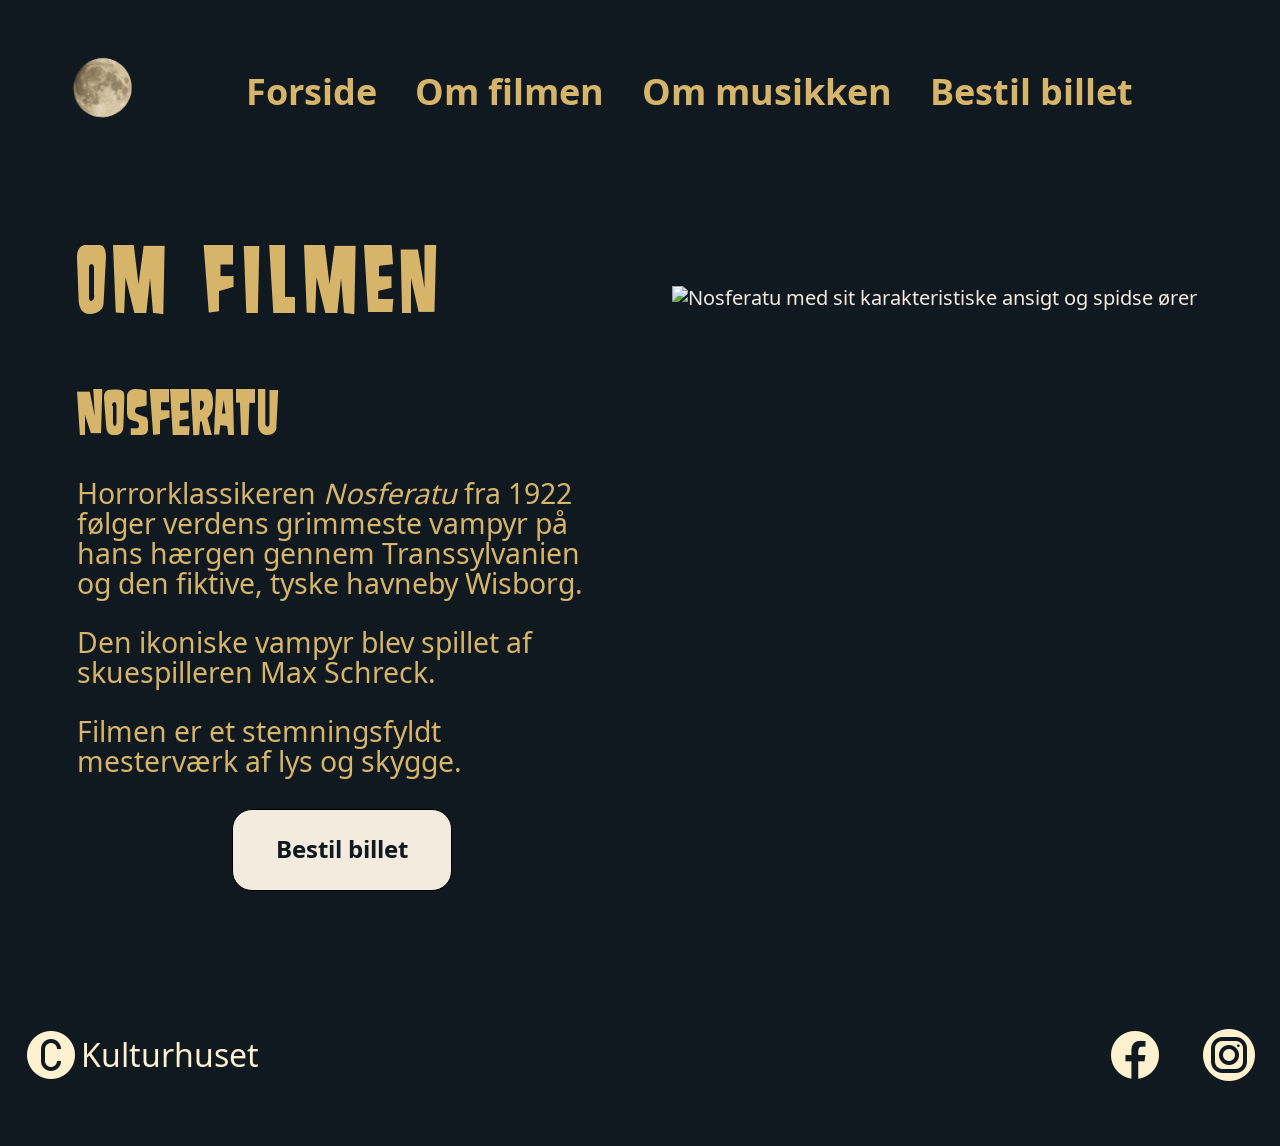
==== om-filmen.html @ 3e5569dd "HJEMMESIDEN ER DONE. alle filer er added" ====
<!doctype html>
<html lang="da">
<head>
    <meta charset="UTF-8">
    <meta name="viewport" content="width=device-width, initial-scale=1">
    <meta name="description" content="Læs om Nosferatu fra 1922, den ikoniske vampyrfilm og filmens stemningsfulde lys og skygge.">
    <title>Om filmen | Nosferatu (1922)</title>
    <link rel="stylesheet" href="assets/style.css">
</head>
<body class="film-page-body">
    <header class="site-header">
        <div class="header-inner">
            <a class="brand" href="index.html" aria-label="Forside"><img src="assets/logo-moon.png" alt="" width="161" height="166"></a>
            <nav class="desktop-nav" aria-label="Hovednavigation"><ul>
                <li><a href="index.html">Forside</a></li><li><a href="om-filmen.html" aria-current="page">Om filmen</a></li><li><a href="om-musikken.html">Om musikken</a></li><li><a href="bestil-billet.html">Bestil billet</a></li>
            </ul></nav>
            <button class="menu-toggle" type="button" aria-expanded="false" aria-controls="mobile-menu"><span class="menu-icon" aria-hidden="true"></span><span class="visually-hidden">Åbn menu</span></button>
            <nav id="mobile-menu" class="mobile-menu" aria-label="Mobilnavigation" hidden><ul>
                <li><a href="index.html">Forside</a></li><li><a href="om-filmen.html" aria-current="page">Om filmen</a></li><li><a href="om-musikken.html">Om musikken</a></li><li><a href="bestil-billet.html">Bestil billet</a></li>
            </ul></nav>
        </div>
    </header>
    <main class="film-page">
        <div class="film-heading"><h1>Om filmen</h1></div>
        <div class="film-copy">
            <h2>Nosferatu</h2>
            <p>Horrorklassikeren <em>Nosferatu</em> fra 1922 følger verdens grimmeste vampyr på hans hærgen gennem Transsylvanien og den fiktive, tyske havneby Wisborg.</p>
            <p>Den ikoniske vampyr blev spillet af skuespilleren Max Schreck.</p>
            <p>Filmen er et stemningsfyldt mesterværk af lys og skygge.</p>
            <a class="cta" href="bestil-billet.html">Bestil billet</a>
        </div>
        <figure class="film-image"><img src="assets/nosferatu-film.png" alt="Nosferatu med sit karakteristiske ansigt og spidse ører" width="710" height="820"></figure>
    </main>
    <footer class="site-footer"><div class="footer-inner">
        <div class="copyright"><img src="assets/copyright.png" alt="" width="60" height="60"><span>Kulturhuset</span></div>
        <div class="socials" aria-label="Sociale medier"><span class="social-icon"><img src="assets/facebook.png" alt="" width="60" height="60"></span><span class="social-icon"><img src="assets/instagram.png" alt="" width="60" height="60"></span></div>
    </div></footer>
    <script src="assets/home-animation.js" defer></script>
</body>
</html>
---- assets/style.css ----
@font-face{font-family:Samdan;src:url("Samdan.ttf") format("truetype");font-weight:400;font-display:swap}
@font-face{font-family:"Noto Sans";src:url("NotoSans-Regular.ttf") format("truetype");font-weight:400;font-display:swap}
@font-face{font-family:"Noto Sans";src:url("NotoSans-Bold.ttf") format("truetype");font-weight:700;font-display:swap}
:root{--ink:#101820;--cream:#f3ebdd;--gold:#d6b46a;--page:1440px;--display:Samdan,Georgia,serif;--body:"Noto Sans",Arial,sans-serif}
*{box-sizing:border-box}html{background:var(--ink)}body{min-width:320px;margin:0;background:var(--ink);color:var(--cream);font-family:var(--body);font-size:20px;line-height:1.2;overflow-x:hidden}img{display:block;max-width:100%}a{color:inherit}.site-header{height:184px;background:var(--ink)}.header-inner{height:184px;display:flex;align-items:center;gap:54px;padding:9px 0}.brand{width:161px;height:166px;display:block;flex:none;overflow:hidden}.brand img{width:100%;height:100%;object-fit:cover;object-position:center}.desktop-nav ul{display:flex;align-items:center;gap:18px;margin:0;padding:0;list-style:none}.desktop-nav a{display:inline-flex;padding:10px;color:var(--gold);font-size:36px;font-weight:700;line-height:1.08;text-decoration:none;white-space:nowrap}.desktop-nav a::after{height:4px;background:currentColor;content:"";transform:scaleX(0);transition:transform .2s ease}.desktop-nav a:hover::after,.desktop-nav a:focus-visible::after,.desktop-nav a[aria-current=page]::after{transform:scaleX(1)}.desktop-nav a[aria-current=page]{text-decoration:underline;text-decoration-thickness:3px;text-underline-offset:9px}.mobile-nav{display:none}.header-inner,.footer-inner{width:100%;padding-inline:21px}.site-footer{height:182px;background:var(--ink);color:#fdf1d0}.footer-inner{height:182px;display:flex;align-items:center;justify-content:space-between}.copyright{display:flex;align-items:center;gap:0;font-size:32px}.copyright img{width:60px;height:60px}.socials{display:flex;align-items:center;gap:34px}.social-icon{display:grid;width:60px;height:60px;place-items:center}.social-icon img{width:60px;height:60px;object-fit:contain}.cta{display:inline-flex;width:220px;height:82px;align-items:center;justify-content:center;border:1px solid #000;border-radius:20px;background:var(--cream);color:var(--ink);font-size:24px;font-weight:700;text-decoration:none}.cta:focus-visible,.desktop-nav a:focus-visible,.mobile-nav summary:focus-visible{outline:4px solid var(--gold);outline-offset:4px}
.home-hero{position:relative;width:100%;height:971px;overflow:hidden;border-radius:0 0 10px 10px}.home-image{position:absolute;inset:6px 0 auto;width:100%;height:959px;object-fit:cover;object-position:center;filter:brightness(.56)}.home-hero::after{position:absolute;inset:0;background:linear-gradient(90deg,rgba(16,24,32,.78),rgba(16,24,32,.18) 65%,rgba(16,24,32,.08));content:""}.home-copy{position:absolute;z-index:1;top:413px;left:calc(8.33% - 10px);width:843px;padding:10px}.home-copy h1{margin:0;color:var(--cream);font-family:var(--display);font-size:64px;font-weight:400;line-height:1.02;letter-spacing:3.84px}.lead{margin:30px 0 0;font-size:52px;line-height:1.02}.event-time,.event-description p{margin:0;font-size:32px;font-weight:700;line-height:1.25}.event-time{margin-top:14px;font-size:36px}.event-description{margin-top:30px}.event-description p+p{margin-top:20px}.home-cta{position:absolute;z-index:2;top:847px;left:calc(25.35%)}
.page-section{width:100%;min-height:971px}.film-page{position:relative;display:grid;grid-template-columns:730px 710px}.film-copy{padding:26px 0 0 calc(8.33% - 8px)}.film-copy h1{margin:0;color:var(--gold);font-family:var(--display);font-size:96px;font-weight:400;line-height:1.02;letter-spacing:5.76px}.film-copy h2{margin:58px 0 24px;color:var(--gold);font-family:var(--display);font-size:64px;font-weight:400;line-height:1.02}.film-copy p{max-width:602px;margin:0 0 24px;color:var(--gold);font-size:32px;line-height:.993}.film-copy .cta{margin-top:35px}.film-image{width:710px;height:820px;margin:134px 0 0;overflow:hidden}.film-image img{width:100%;height:100%;object-fit:cover}
.music-page{position:relative;min-height:971px;overflow:hidden;border-radius:10px}.music-image{position:absolute;inset:-292px 0 auto;width:100%;height:1920px;object-fit:cover}.music-page::after{position:absolute;inset:0;background:linear-gradient(90deg,rgba(16,24,32,.25),rgba(16,24,32,.05));content:""}.music-panel{position:absolute;z-index:1;top:80px;left:8.125%;width:83.68%;min-height:684px;padding:13px 10px 40px;background:rgba(16,24,32,.8);border-radius:20px;color:var(--cream)}.music-panel h1{margin:0;font-family:var(--display);font-size:96px;font-weight:400;line-height:1.02;letter-spacing:5.76px}.music-panel h2{margin:60px 0 24px;font-family:var(--display);font-size:64px;font-weight:400;line-height:1.02}.music-panel p{max-width:1183px;margin:0 0 24px;font-size:32px;font-weight:700;line-height:1.2}.music-panel .cta{display:flex;margin:18px auto 0}
.ticket-page{position:relative;min-height:971px;overflow:hidden}.ticket-image{position:absolute;top:11px;left:calc(50% - 756px);width:1512px;height:1108px;object-fit:cover;transform:scaleY(-1);filter:brightness(.72)}.ticket-page::after{position:absolute;inset:0;background:rgba(16,24,32,.12);content:""}.ticket-info{position:absolute;z-index:1;top:45px;left:16.875%;width:57.78%;height:454px;padding:16px;background:rgba(243,235,221,.5);border-radius:20px;color:#000}.ticket-info h1{margin:0;font-family:var(--display);font-size:96px;font-weight:400;line-height:1.02;letter-spacing:5.76px}.ticket-info p{margin:26px 0 0;font-size:32px;line-height:1}.faq{position:absolute;z-index:1;top:727px;left:16.67%;width:57.92%;color:var(--ink)}.faq h2{margin:0 0 17px;color:#fdf1d0;font-family:var(--display);font-size:64px;font-weight:400;line-height:1;text-align:center}.faq details{margin:0 0 17px;background:#fdf1d0}.faq summary{padding:0 10px;min-height:32px;cursor:pointer;font-size:24px;line-height:32px;list-style-position:inside}.faq summary::marker{color:var(--gold)}.faq p{margin:0;padding:8px 34px 14px;font-size:20px}
@media(max-width:760px){body{font-size:18px}.site-header,.header-inner{height:120px}.header-inner{padding-inline:16px;justify-content:space-between}.brand{width:116px;height:120px}.desktop-nav{display:none}.mobile-nav{display:block;position:relative}.mobile-nav summary{padding:10px 14px;border:1px solid var(--gold);color:var(--gold);cursor:pointer;font-weight:700;list-style:none}.mobile-nav summary::-webkit-details-marker{display:none}.mobile-nav summary::before{content:"☰";margin-right:8px}.mobile-nav[open] summary::before{content:"×"}.mobile-nav ul{position:absolute;z-index:10;right:0;top:48px;width:200px;margin:0;padding:14px;background:var(--gold);list-style:none;box-shadow:0 12px 24px #0008}.mobile-nav a{display:block;padding:10px;color:var(--ink);font-weight:700;text-decoration:none}.mobile-nav a[aria-current=page]{text-decoration:underline;text-decoration-thickness:3px}.site-footer,.footer-inner{height:169px}.footer-inner{flex-direction:column;justify-content:center;gap:18px}.copyright{font-size:22px}.copyright img,.social-icon,.social-icon img{width:40px;height:40px}.socials{gap:14px}.home-hero{height:auto;min-height:730px;border-radius:0}.home-image{height:100%;min-height:730px}.home-copy{position:relative;top:auto;left:auto;width:auto;padding:110px 24px 160px}.home-copy h1{font-size:clamp(42px,12vw,64px);letter-spacing:2px}.lead{margin-top:28px;font-size:34px}.event-time,.event-description p{font-size:22px}.event-description{margin-top:24px}.home-cta{top:auto;bottom:38px;left:50%;width:191px;height:78px;transform:translateX(-50%)}.film-page{display:flex;flex-direction:column;min-height:auto}.film-copy{padding:54px 24px 36px}.film-copy h1{font-size:48px;letter-spacing:2px}.film-copy h2{margin:34px 0 18px;font-size:40px}.film-copy p{font-size:22px}.film-copy .cta{width:191px;height:78px;margin-top:16px}.film-image{order:2;width:100%;height:464px;margin:0}.music-page{display:flex;flex-direction:column;min-height:auto}.music-image{position:relative;inset:auto;width:100%;height:373px;object-fit:cover}.music-page::after{display:none}.music-panel{position:relative;top:auto;left:auto;width:100%;min-height:0;padding:40px 24px;background:var(--ink);border-radius:0}.music-panel h1{font-size:48px;letter-spacing:2px}.music-panel h2{margin:30px 0 18px;font-size:40px}.music-panel p{font-size:22px}.music-panel .cta{width:191px;height:78px;margin:28px auto 0}.ticket-page{display:flex;flex-direction:column;min-height:auto}.ticket-image{position:relative;top:auto;left:auto;width:100%;height:295px;transform:none;object-fit:cover}.ticket-page::after{display:none}.ticket-info{position:relative;top:auto;left:auto;width:100%;height:auto;padding:32px 24px;background:var(--cream);border-radius:0;color:var(--ink)}.ticket-info h1{font-size:48px;letter-spacing:2px}.ticket-info p{font-size:22px;line-height:1.2}.faq{position:relative;top:auto;left:auto;width:100%;padding:34px 16px;background:var(--cream)}.faq h2{color:var(--ink);font-size:48px}.faq summary{font-size:18px;line-height:28px;padding:8px}.faq p{font-size:17px}.cta{font-size:21px}}
@media(prefers-reduced-motion:reduce){html{scroll-behavior:auto}*{animation:none!important;transition:none!important}}

/* Forside: Figma Desktop-FORSIDE (1:20) */
.visually-hidden{position:absolute;width:1px;height:1px;padding:0;margin:-1px;overflow:hidden;clip:rect(0,0,0,0);white-space:nowrap;border:0}
.menu-toggle,.mobile-menu{display:none}
.home-page .site-header{position:relative;z-index:5}
.home-page .home-hero{height:971px;border-radius:0 0 10px 10px}
.home-page .home-image{inset:6px 0 auto;height:959px;filter:none}
.home-page .home-hero::after{z-index:0;background:linear-gradient(90deg,rgba(16,24,32,.8),rgba(16,24,32,.2) 66%,rgba(16,24,32,.08))}
.home-page .home-copy{top:413px;left:110px;z-index:2}
.home-page .home-copy h1{font-family:var(--display);font-weight:400}
.home-page .home-copy .lead{font-family:var(--body);font-weight:400}
.home-page .home-copy .event-description p{font-family:var(--body);font-weight:700}
.home-page .home-cta{top:847px;left:365px;z-index:3}
.animation-layer{position:absolute;z-index:1;inset:-12px 0 0;overflow:hidden;pointer-events:none}
.animation-layer img{position:absolute;top:613px;left:0;width:1142px;height:914px;max-width:none;opacity:.35;object-fit:contain;animation:nosferatu-crossing 18s linear infinite}
@keyframes nosferatu-crossing{from{transform:translateX(calc(-1 * var(--shadow-width, 1142px)))}to{transform:translateX(calc(100vw + var(--shadow-width, 1142px)))}}
.home-page .home-copy,.home-page .home-cta{pointer-events:auto}
.home-page .social-icon{pointer-events:none}
@media(max-width:760px){
    .home-page .site-header,.home-page .header-inner{height:166px}.home-page .header-inner{padding:0;align-items:flex-start}.home-page .brand{width:161px;height:166px}.home-page .desktop-nav{display:none}
    .menu-toggle{display:grid;position:absolute;z-index:12;top:62px;right:16px;width:58px;height:42px;padding:8px;border:2px solid var(--gold);border-radius:4px;background:var(--ink);place-items:center;cursor:pointer}
    .menu-icon,.menu-icon::before,.menu-icon::after{display:block;width:30px;height:3px;background:var(--gold);content:"";transition:transform .2s ease,opacity .2s ease}.menu-icon{position:relative}.menu-icon::before{position:absolute;top:-9px}.menu-icon::after{position:absolute;top:9px}
    .menu-toggle[aria-expanded=true] .menu-icon{background:transparent}.menu-toggle[aria-expanded=true] .menu-icon::before{transform:translateY(9px) rotate(45deg)}.menu-toggle[aria-expanded=true] .menu-icon::after{transform:translateY(-9px) rotate(-45deg)}
    .mobile-menu{display:block;position:absolute;z-index:11;top:166px;right:0;width:240px;padding:16px;background:var(--gold);box-shadow:0 12px 24px rgba(0,0,0,.45)}.mobile-menu[hidden]{display:none}.mobile-menu ul{margin:0;padding:0;list-style:none}.mobile-menu a{display:block;padding:12px;color:var(--ink);font-size:20px;font-weight:700;text-decoration:none}.mobile-menu a:focus-visible,.mobile-menu a:hover{background:var(--cream);outline:3px solid var(--ink);outline-offset:-3px}
    .home-page .home-hero{height:auto;min-height:914px}.home-page .home-image{inset:auto 0 0;height:525px;min-height:0;object-position:center;filter:none}.home-page .home-hero::after{background:linear-gradient(180deg,rgba(16,24,32,.94),rgba(16,24,32,.5) 48%,rgba(16,24,32,.12))}
    .home-page .home-copy{position:relative;top:auto;left:auto;width:auto;padding:0 24px 36px;z-index:2}.home-page .home-copy h1{font-size:48px;line-height:1.02;letter-spacing:2px}.home-page .home-copy .lead{font-size:34px}.home-page .home-copy .event-time,.home-page .home-copy .event-description p{font-size:22px;line-height:1.35}.home-page .home-copy .event-description{margin-top:24px}.home-page .home-copy .event-description p+p{margin-top:14px}
    .home-page .home-cta{top:auto;bottom:20px;left:50%;width:191px;height:78px;transform:translateX(-50%)}.animation-layer{inset:0;z-index:1}.animation-layer img{top:auto;bottom:230px;width:520px;height:auto;animation-duration:14s}
}

@media(max-width:760px){
    .film-page-body .film-page{padding-left:0;padding-right:0}
    .film-page-body .film-heading{padding-left:0;padding-right:0}
    .film-page-body .film-heading h1{margin-left:24px;margin-right:24px}
}

/* Bestil Billet: Figma Desktop-BESTIL BILLETTER (1:126) */
.ticket-page-body .ticket-page{position:relative;width:100%;max-width:1440px;height:971px;min-height:971px;margin:0 auto;overflow:hidden;background:var(--ink)}
.ticket-page-body .ticket-image{position:absolute;z-index:0;top:13px;left:50%;width:1512px;height:1108px;margin:0;transform:translateX(-50%);overflow:hidden}
.ticket-page-body .ticket-image img{width:100%;height:100%;object-fit:cover}
.ticket-page-body .ticket-page::after{position:absolute;z-index:0;inset:0;background:rgba(16,24,32,.08);content:"";pointer-events:none}
.ticket-page-body .ticket-info{position:absolute;z-index:1;top:45px;left:16.875%;width:57.78%;height:580px;padding:16px;background:rgba(243,235,221,.5);border-radius:20px;color:var(--ink)}
.ticket-page-body .ticket-info h1{margin:0;font-family:var(--display);font-size:96px;font-weight:400;line-height:1.02;letter-spacing:5.76px}
.ticket-page-body .ticket-info p{margin:24px 0 0;font-size:32px;line-height:1.05}.ticket-page-body .ticket-info strong{font-weight:700}
.ticket-page-body .faq{position:absolute;z-index:1;top:729px;left:16.74%;width:57.92%;color:var(--ink)}
.ticket-page-body .faq h2{margin:0 0 17px;color:#fdf1d0;font-family:var(--display);font-size:64px;font-weight:400;line-height:1;text-align:center}
.ticket-page-body .faq details{margin:0 0 17px;background:#fdf1d0}.ticket-page-body .faq summary{padding:0 10px;min-height:32px;cursor:pointer;font-size:24px;line-height:32px;list-style-position:inside}.ticket-page-body .faq summary::marker{color:var(--gold)}.ticket-page-body .faq p{margin:0;padding:8px 34px 14px;font-size:20px;line-height:1.3}
@media(max-width:1000px){
    .ticket-page-body .ticket-page{display:flex;flex-direction:column;height:auto;min-height:0;overflow:visible}
    .ticket-page-body .ticket-info{position:relative;top:auto;left:auto;order:1;width:100%;height:auto;padding:36px 24px;background:var(--cream);border-radius:0}
    .ticket-page-body .ticket-info h1{font-size:clamp(48px,9vw,72px);letter-spacing:2px}.ticket-page-body .ticket-info p{font-size:22px;line-height:1.35}
    .ticket-page-body .ticket-image{position:relative;top:auto;left:auto;order:2;width:100%;height:320px;margin:0;transform:none}.ticket-page-body .ticket-image img{object-fit:cover}
    .ticket-page-body .faq{position:relative;top:auto;left:auto;order:3;width:100%;padding:36px 16px;background:var(--cream);color:var(--ink)}.ticket-page-body .faq h2{color:var(--ink);font-size:48px}.ticket-page-body .faq summary{font-size:18px;line-height:28px;padding:8px}.ticket-page-body .faq p{font-size:17px}
}

@media(min-width:761px){
    .animation-layer{--shadow-width:79.3vw}
    .animation-layer img{width:var(--shadow-width);height:auto}
}
@media(prefers-reduced-motion:reduce){.animation-layer img{animation:none;left:50%;transform:translateX(-50%)}}

/* Forside-rettelser efter Figma-review */
.desktop-nav a::after{display:none!important}
.desktop-nav a:hover,.desktop-nav a:focus-visible{color:var(--cream)}
.desktop-nav a[aria-current=page]{color:var(--gold);text-decoration:none}
.home-page .home-copy{top:255px}
.animation-layer img{top:30px;animation-iteration-count:1;animation-fill-mode:both}
.home-page .home-image{object-fit:contain;background:var(--ink)}
@media(max-width:760px){.home-page .home-copy{top:auto}.animation-layer img{top:auto}}

.home-page .home-copy{left:300px}
.home-page .home-cta{left:540px}
.home-page .cta:hover{background:var(--gold);color:var(--ink)}
@media(max-width:760px){.home-page .home-copy{left:auto}}

/* Responsiv desktop-Forside: undgå faste positioner på brede skærme */
@media(min-width:761px){
    .home-page .home-hero{width:100%;overflow:hidden}
    .home-page .home-image{width:100%;max-width:none;height:calc(100% - 6px);object-fit:cover;object-position:center top}
    .home-page .home-copy{left:clamp(24px,8.33vw,190px);width:min(843px,calc(100% - 48px));top:clamp(180px,19vh,255px)}
    .home-page .home-copy h1{font-size:clamp(42px,4.45vw,64px)}
    .home-page .home-copy .lead{font-size:clamp(32px,3.6vw,52px)}
    .home-page .home-copy .event-time{font-size:clamp(24px,2.5vw,36px)}
    .home-page .home-copy .event-description p{font-size:clamp(22px,2.22vw,32px)}
    .home-page .home-cta{left:clamp(24px,16.1vw,502px);bottom:clamp(24px,3.15vh,42px)}
}

/* Om filmen: Figma Desktop - OM FILMEN (1:88) */
.film-page-body .film-page{position:relative;display:block;height:971px;min-height:971px;overflow:hidden}
.film-heading{position:absolute;top:26px;left:104px;padding:10px}
.film-heading h1{margin:0;color:var(--gold);font-family:var(--display);font-size:96px;font-weight:400;line-height:1.02;letter-spacing:5.76px}
.film-page-body .film-copy{position:absolute;top:202px;left:103px;width:622px;padding:10px;color:var(--gold)}
.film-page-body .film-copy h2{margin:0 0 48px;font-family:var(--display);font-size:64px;font-weight:400;line-height:1.02}
.film-page-body .film-copy p{max-width:602px;margin:0 0 32px;font-size:32px;line-height:.993}
.film-page-body .film-copy .cta{position:absolute;top:602px;left:130px}
.film-page-body .film-image{position:absolute;top:26px;left:730px;width:804px;height:928px;margin:0;overflow:hidden}
.film-page-body .film-image img{width:100%;height:100%;object-fit:cover}
.film-page-body .cta:hover{background:var(--gold);color:var(--ink)}
@media(max-width:760px){
    .film-page-body .film-page{display:flex;flex-direction:column;height:auto;min-height:0;overflow:visible}
    .film-heading{position:relative;top:auto;left:auto;padding:54px 24px 0}.film-heading h1{font-size:48px;letter-spacing:2px}
    .film-page-body .film-copy{position:relative;top:auto;left:auto;width:auto;padding:26px 24px 36px;order:1}.film-page-body .film-copy h2{margin:0 0 24px;font-size:40px}.film-page-body .film-copy p{font-size:22px;line-height:1.35;margin-bottom:22px}.film-page-body .film-copy .cta{position:static;width:191px;height:78px;margin-top:10px}
    .film-page-body .film-image{position:relative;top:auto;left:auto;order:2;width:100%;height:464px;margin:0}.film-page-body .film-image img{object-fit:cover}
}

@media(max-width:760px){.animation-layer{--shadow-width:520px}}

.home-animation-seen .animation-layer img{animation:none;transform:translateX(calc(100vw + var(--shadow-width,1142px)))}

@media(min-width:761px) and (max-width:1200px){
    .film-page-body .film-page{position:relative;z-index:2;display:block;height:900px;min-height:900px;overflow:visible;padding-bottom:60px}
    .film-page-body .film-heading{top:18px}
    .film-page-body .film-heading h1{font-size:48px;letter-spacing:3px}
    .film-page-body .film-image{position:absolute;top:26px;right:0;left:auto;width:50%;height:820px;margin:0}
    .film-page-body .film-copy{position:absolute;top:150px;left:clamp(24px,7.15vw,103px);width:calc(50% - 130px);padding:10px}
    .film-page-body .film-copy h2{font-size:32px;margin-bottom:24px}
    .film-page-body .film-copy p{font-size:20px;line-height:1.05;margin-bottom:18px}
    .film-page-body .film-copy .cta{position:relative;z-index:5;display:flex;width:220px;height:72px;margin:22px auto 0}
    .film-page-body .site-footer{position:relative;z-index:1}
}

@media(min-width:761px){
    .film-page-body .film-page{width:100%;max-width:1440px;margin-inline:auto;height:calc(100vh - 367px);min-height:650px}
    .film-heading{top:clamp(20px,2vh,26px);left:clamp(32px,7.22vw,104px)}
    .film-heading h1{font-size:clamp(58px,6.67vw,96px);letter-spacing:clamp(2px,.4vw,5.76px)}
    .film-page-body .film-copy{top:clamp(150px,15.1vh,202px);left:clamp(32px,7.15vw,103px);width:calc(50% - 130px);min-width:0;padding:10px}
    .film-page-body .film-copy h2{font-size:clamp(42px,4.45vw,64px);margin-bottom:clamp(28px,3.6vh,48px)}
    .film-page-body .film-copy p{max-width:100%;font-size:clamp(21px,2.22vw,32px)}
    .film-page-body .film-copy .cta{position:static;display:flex;margin:32px auto 0;width:220px}
    .film-page-body .film-image{top:26px;right:0;left:auto;width:50%;height:calc(100% - 43px)}
}

@media(min-width:761px) and (max-width:900px){
    .film-page-body .film-page{display:flex;flex-direction:column;height:auto;min-height:0;overflow:visible}
    .film-page-body .film-heading{position:relative;top:auto;left:auto;padding:40px 32px 0}.film-page-body .film-heading h1{font-size:64px;letter-spacing:3px}
    .film-page-body .film-copy{display:contents}
    .film-page-body .film-copy h2,.film-page-body .film-copy p{order:1;margin-left:32px;margin-right:32px}.film-page-body .film-copy h2{margin-top:28px}
    .film-page-body .film-image{position:relative;top:auto;right:auto;left:auto;order:2;width:100%;height:520px;margin:24px 0 0}
    .film-page-body .film-copy .cta{order:3;position:static;margin:28px auto 40px}
}

@media(max-width:760px){
    .home-page .home-cta{display:inline-flex;position:absolute;z-index:4;bottom:20px;left:50%;transform:translateX(-50%)}
    .home-page .animation-layer img{bottom:40px}
}

/* Endelig flow-baseret responsiv layoutmodel for Om filmen */
.film-page-body .film-page{display:grid;position:relative;width:100%;max-width:1440px;height:auto;min-height:0;margin:0 auto;padding:clamp(28px,4vw,64px) clamp(28px,6vw,96px) 64px;overflow:visible;column-gap:clamp(32px,5vw,76px);background:var(--ink)}
.film-page-body .film-heading{position:static;grid-area:heading;padding:0}
.film-page-body .film-heading h1{margin:0;color:var(--gold);font-family:var(--display);font-size:clamp(56px,6.67vw,96px);font-weight:400;line-height:1.02;letter-spacing:clamp(2px,.4vw,5.76px)}
.film-page-body .film-copy{display:block;position:static;grid-area:copy;width:auto;min-width:0;padding:clamp(24px,4vw,64px) 0 0;color:var(--gold)}
.film-page-body .film-copy h2{margin:0 0 clamp(24px,3vw,48px);font-family:var(--display);font-size:clamp(42px,4.45vw,64px);font-weight:400;line-height:1.02}
.film-page-body .film-copy p{max-width:38rem;margin:0 0 clamp(20px,2.3vw,34px);font-size:clamp(21px,2.22vw,32px);line-height:1.05}
.film-page-body .film-copy .cta{position:static;display:flex;width:220px;height:82px;margin:clamp(20px,2.5vw,32px) auto 0}
.film-page-body .film-image{position:static;grid-area:image;width:100%;height:auto;aspect-ratio:710 / 820;margin:clamp(24px,4vw,64px) 0 0;overflow:hidden}
.film-page-body .film-image img{width:100%;height:100%;object-fit:cover}

@media(min-width:1001px){
    .film-page-body .film-page{grid-template-columns:minmax(0,1fr) minmax(0,1fr);grid-template-areas:"heading image" "copy image";align-items:start}
    .film-page-body .film-image{max-width:710px;justify-self:end;align-self:start;margin-top:clamp(24px,4vw,64px)}
}

@media(max-width:1000px){
    .film-page-body .film-page{grid-template-columns:minmax(0,1fr);grid-template-areas:"heading" "copy" "image";row-gap:0;padding:clamp(28px,6vw,54px) clamp(24px,6vw,64px) 56px}
    .film-page-body .film-copy{padding-top:28px}
    .film-page-body .film-copy .cta{margin:24px auto 36px}
    .film-page-body .film-image{width:100%;max-width:710px;justify-self:center;margin-top:0}
}

@media(max-width:760px){
    .film-page-body .film-heading h1{font-size:48px;letter-spacing:2px}
    .film-page-body .film-copy h2{font-size:40px}
    .film-page-body .film-copy p{font-size:22px;line-height:1.35}
    .film-page-body .film-copy .cta{width:191px;height:78px}
}

/* Om musikken: Figma Desktop-OM MUSIKKEN (1:114) */
.music-page-body .music-page{position:relative;display:block;width:100%;max-width:1440px;height:971px;min-height:971px;margin:0 auto;overflow:hidden;background:var(--ink)}
.music-page-body .music-image{position:absolute;z-index:0;top:-108px;left:0;width:100%;height:1920px;overflow:hidden;border-radius:10px}
.music-page-body .music-image img{width:100%;height:100%;object-fit:cover}
.music-page-body .music-panel{position:absolute;z-index:1;top:80px;left:8.125%;width:83.68%;min-height:684px;padding:13px 10px 40px;background:rgba(16,24,32,.8);border-radius:20px;color:var(--cream)}
.music-page-body .music-panel h1{margin:0;font-family:var(--display);font-size:96px;font-weight:400;line-height:1.02;letter-spacing:5.76px}
.music-page-body .music-copy{margin-top:60px}
.music-page-body .music-copy h2{margin:0 0 24px;font-family:var(--display);font-size:64px;font-weight:400;line-height:1.02}
.music-page-body .music-copy p{max-width:1183px;margin:0 0 24px;font-size:32px;font-weight:700;line-height:1.2}
.music-page-body .music-cta{position:absolute;z-index:2;top:639px;left:50%;transform:translateX(-50%)}
.music-page-body .music-cta:hover{background:var(--gold);color:var(--ink)}
@media(max-width:1000px){
    .music-page-body .music-page{display:flex;flex-direction:column;height:auto;min-height:0;overflow:visible}
    .music-page-body .music-panel{position:relative;top:auto;left:auto;order:1;width:100%;min-height:0;padding:40px 24px;background:var(--ink);border-radius:0}
    .music-page-body .music-panel h1{font-size:clamp(48px,9vw,72px);letter-spacing:2px}
    .music-page-body .music-copy{margin-top:30px}.music-page-body .music-copy h2{font-size:40px}.music-page-body .music-copy p{font-size:22px;line-height:1.35;margin-bottom:20px}
    .music-page-body .music-image{position:relative;top:auto;left:auto;order:2;width:100%;height:373px;border-radius:0}.music-page-body .music-image img{object-fit:cover}
    .music-page-body .music-cta{position:relative;top:auto;left:auto;order:3;transform:none;margin:28px auto 40px;width:191px;height:78px}
}

@media(max-width:760px){
    .film-page-body .film-page{display:flex}
    .film-page-body .film-heading{order:0}
    .film-page-body .film-copy{display:contents}
    .film-page-body .film-copy h2,.film-page-body .film-copy p{order:1;margin-left:24px;margin-right:24px}
    .film-page-body .film-copy h2{margin-top:26px}
    .film-page-body .film-image{order:2}
    .film-page-body .film-copy .cta{order:3;margin:24px auto 36px}
}

/* Mobil: samme venstrekant som Om musikken */
@media(max-width:760px){
    .film-page-body .film-page{padding-left:0;padding-right:0}
    .film-page-body .film-heading{padding:40px 24px 0}
    .film-page-body .film-heading h1{margin:0}
    .film-page-body .film-copy h2,
    .film-page-body .film-copy p{margin-left:24px;margin-right:24px}
}

/* Mobil: undersidernes logo matcher forsidens mobile størrelse */
@media(max-width:760px){
    .film-page-body .site-header,
    .film-page-body .header-inner,
    .music-page-body .site-header,
    .music-page-body .header-inner,
    .ticket-page-body .site-header,
    .ticket-page-body .header-inner{height:166px}
    .film-page-body .brand,
    .music-page-body .brand,
    .ticket-page-body .brand{width:161px;height:166px}
    .film-page-body .header-inner,
    .music-page-body .header-inner,
    .ticket-page-body .header-inner{padding-left:0;padding-right:16px}
}
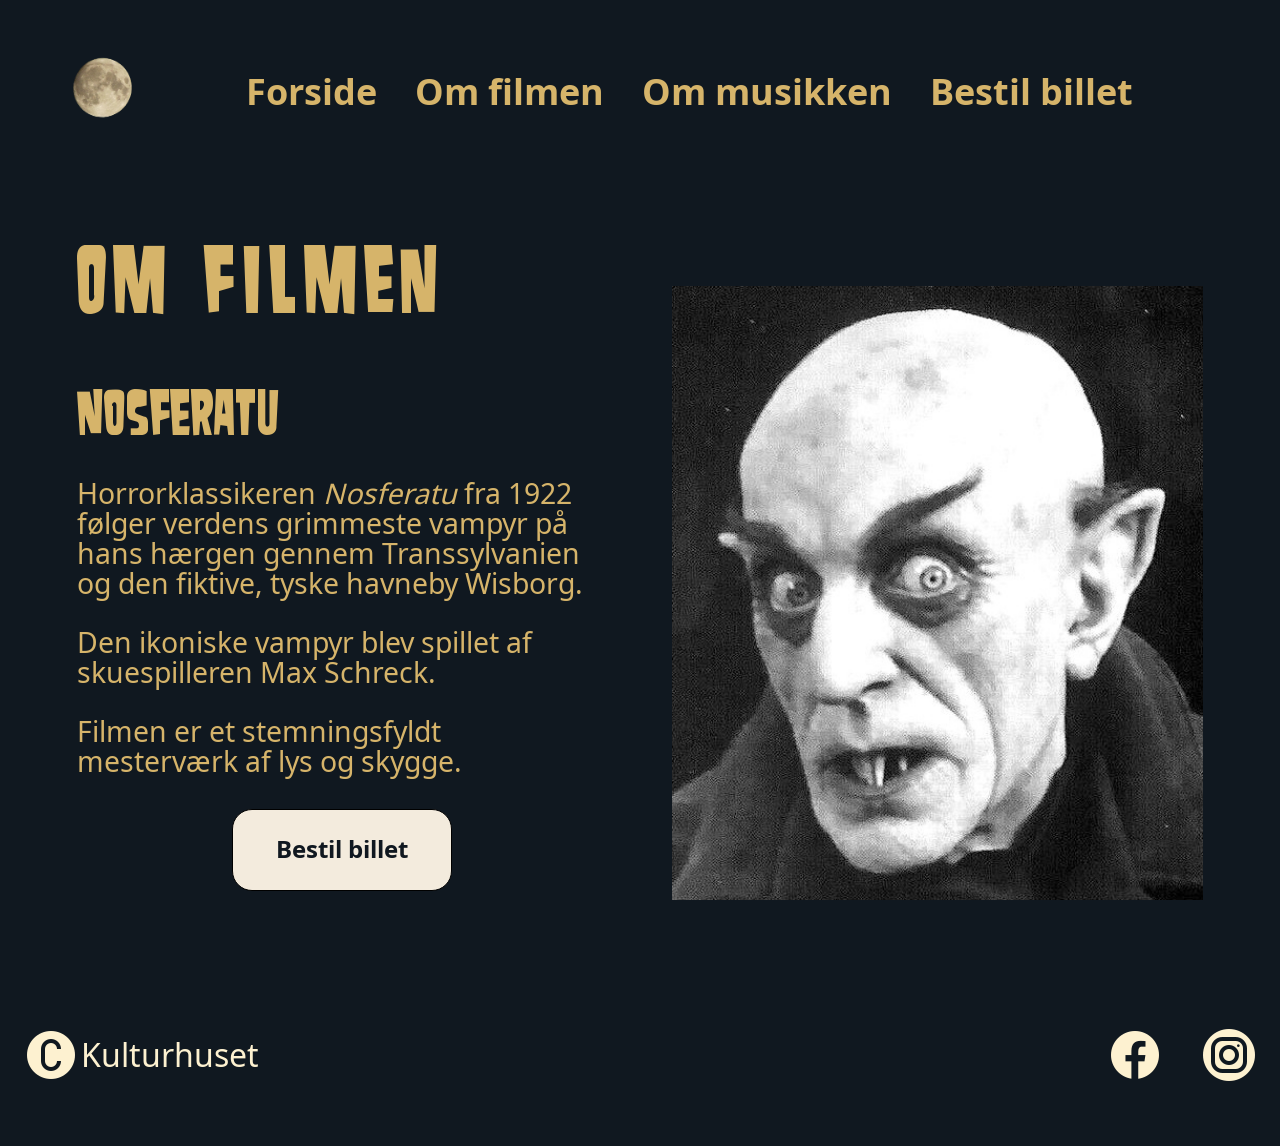
==== commit 7f5762cb: "Ret billedstier på film- og musiksiden" ====
--- a/om-filmen.html
+++ b/om-filmen.html
@@ -29,7 +29,7 @@
             <p>Filmen er et stemningsfyldt mesterværk af lys og skygge.</p>
             <a class="cta" href="bestil-billet.html">Bestil billet</a>
         </div>
-        <figure class="film-image"><img src="assets/nosferatu-film.png" alt="Nosferatu med sit karakteristiske ansigt og spidse ører" width="710" height="820"></figure>
+        <figure class="film-image"><img src="assets/nosferatu.jpg" alt="Nosferatu med sit karakteristiske ansigt og spidse ører" width="710" height="820"></figure>
     </main>
     <footer class="site-footer"><div class="footer-inner">
         <div class="copyright"><img src="assets/copyright.png" alt="" width="60" height="60"><span>Kulturhuset</span></div>
